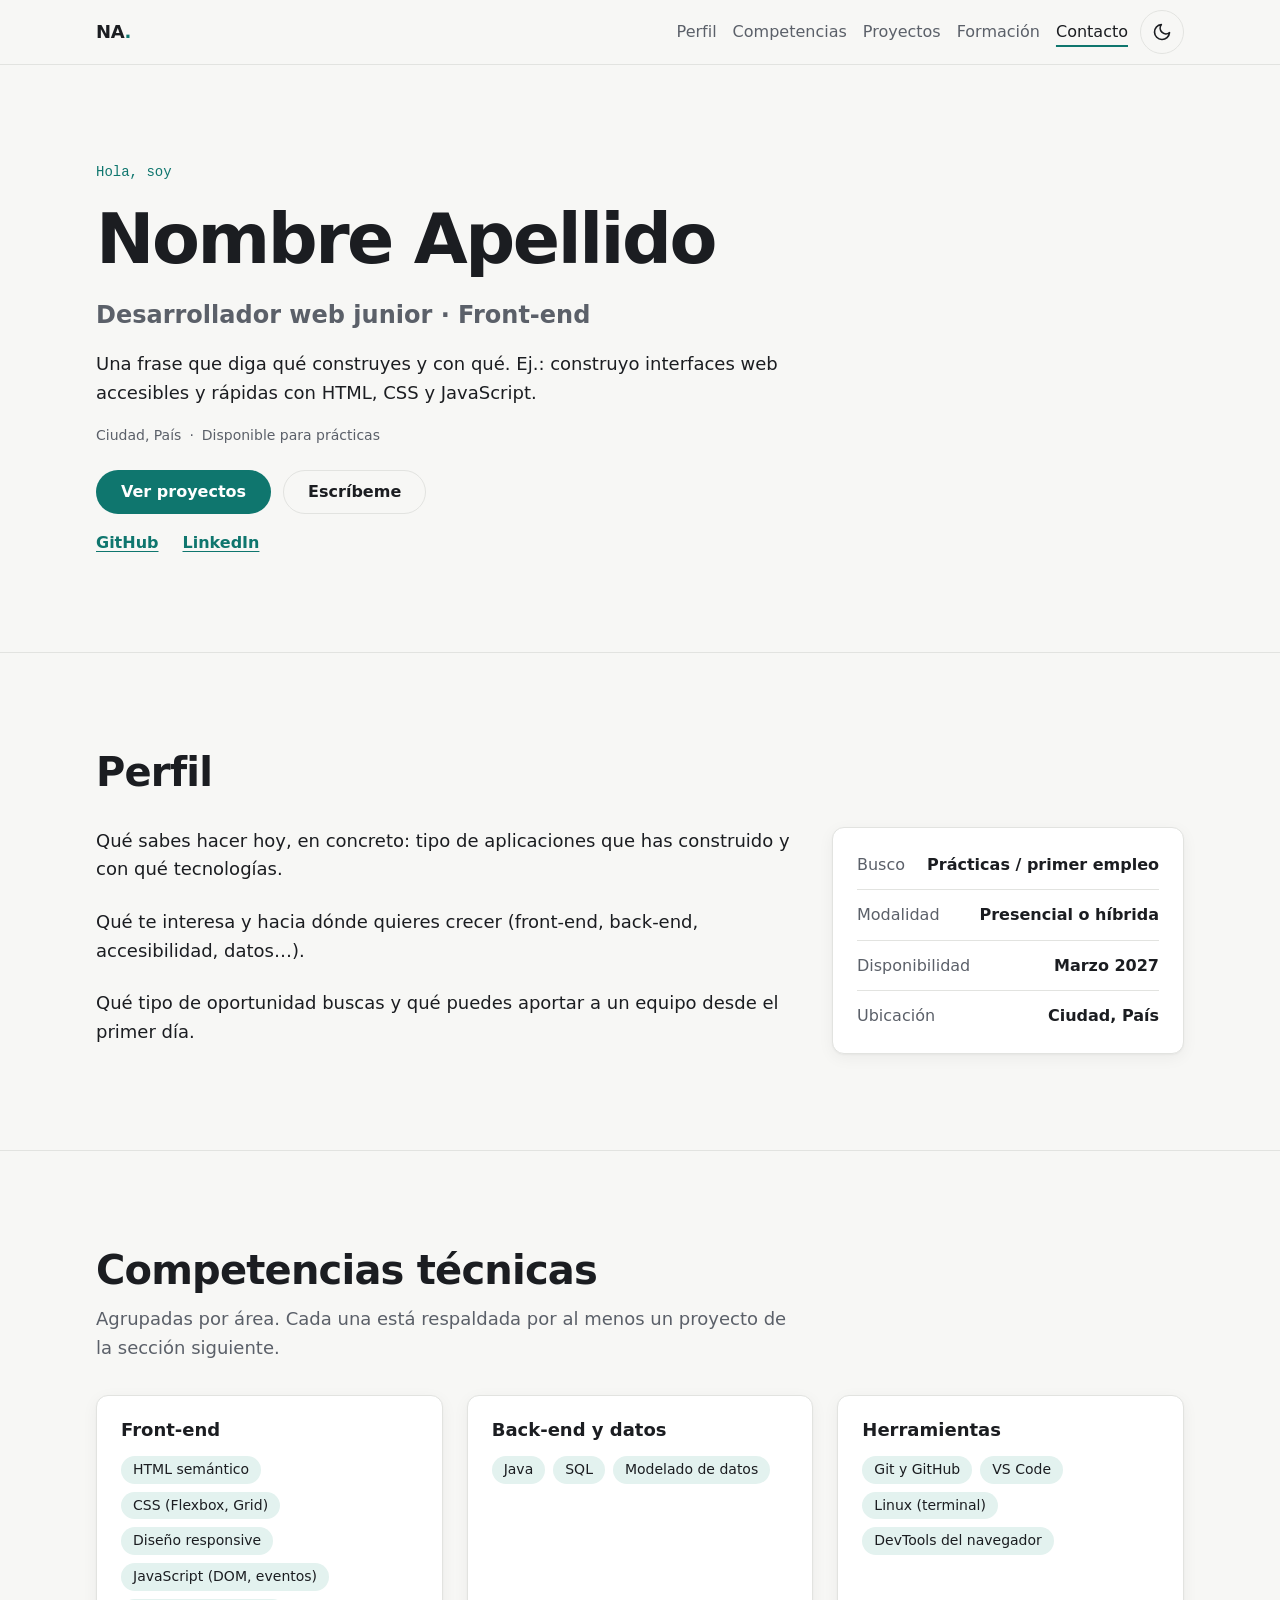
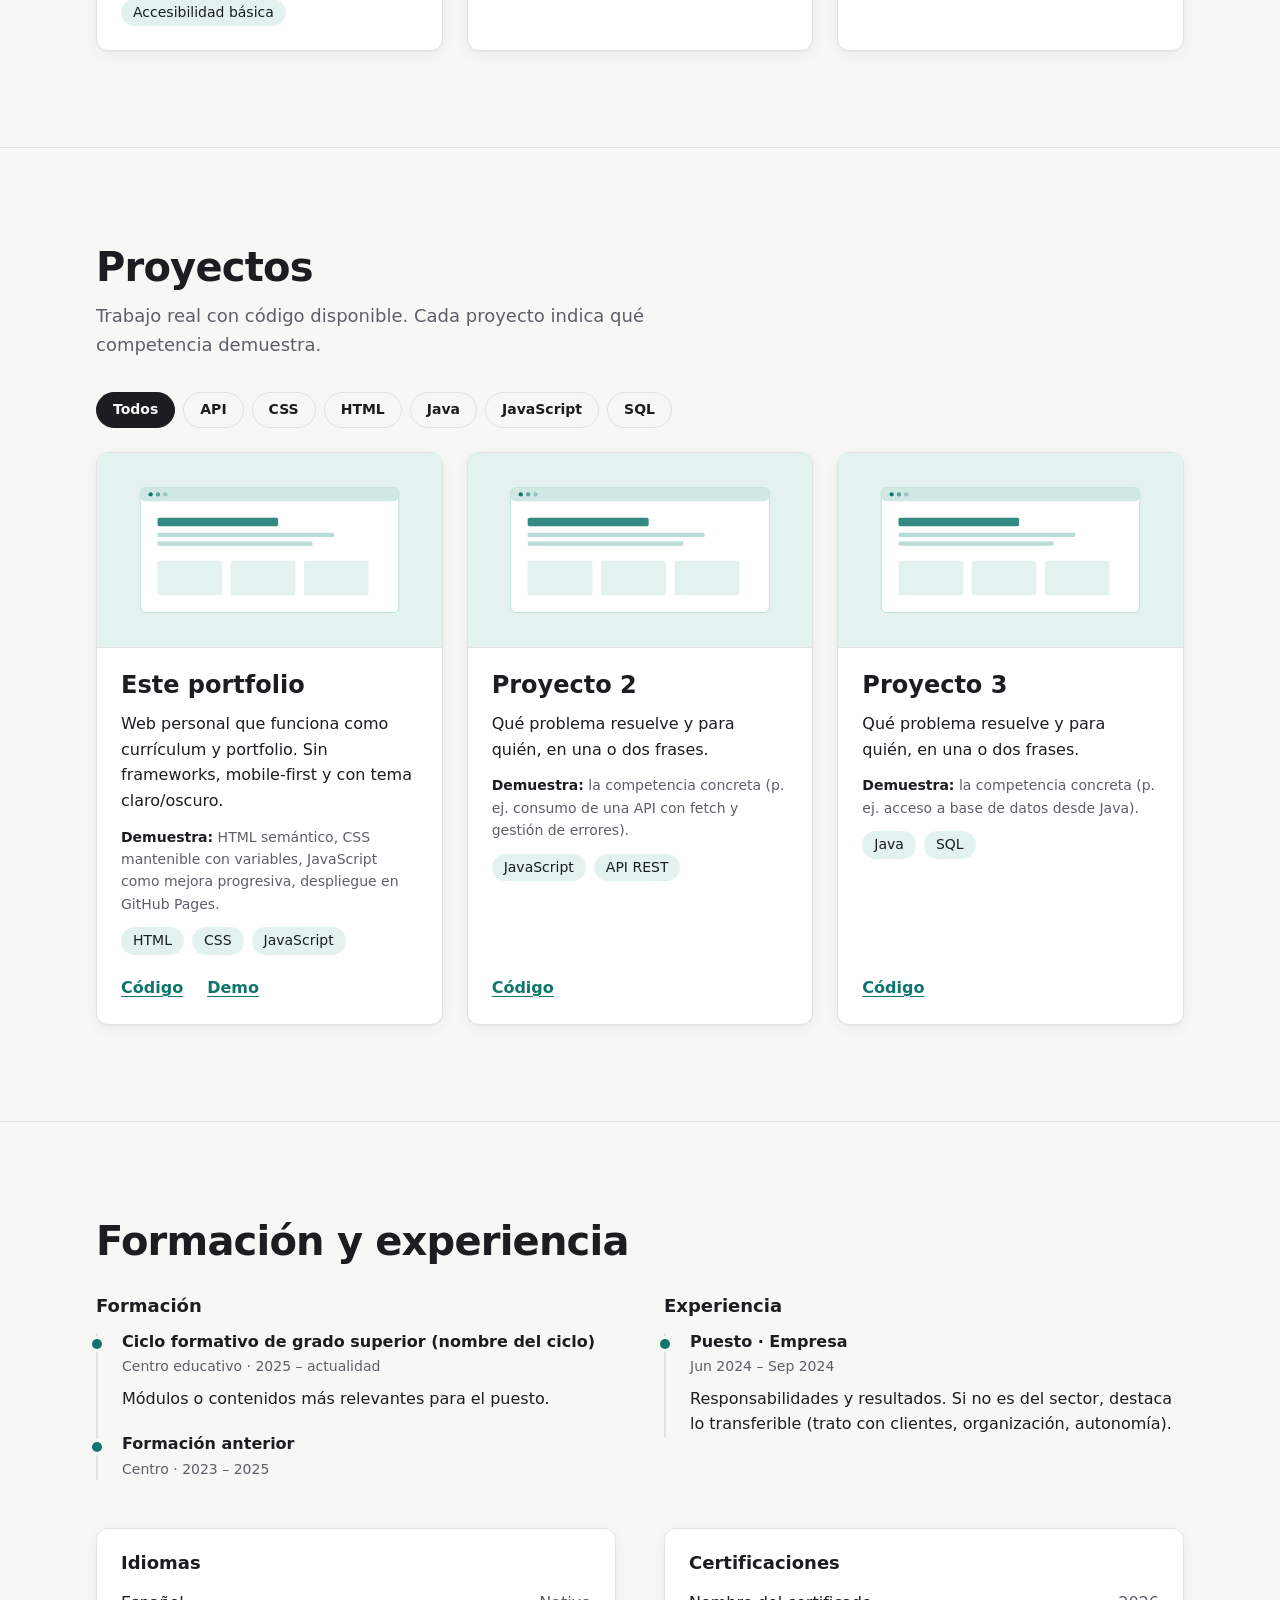
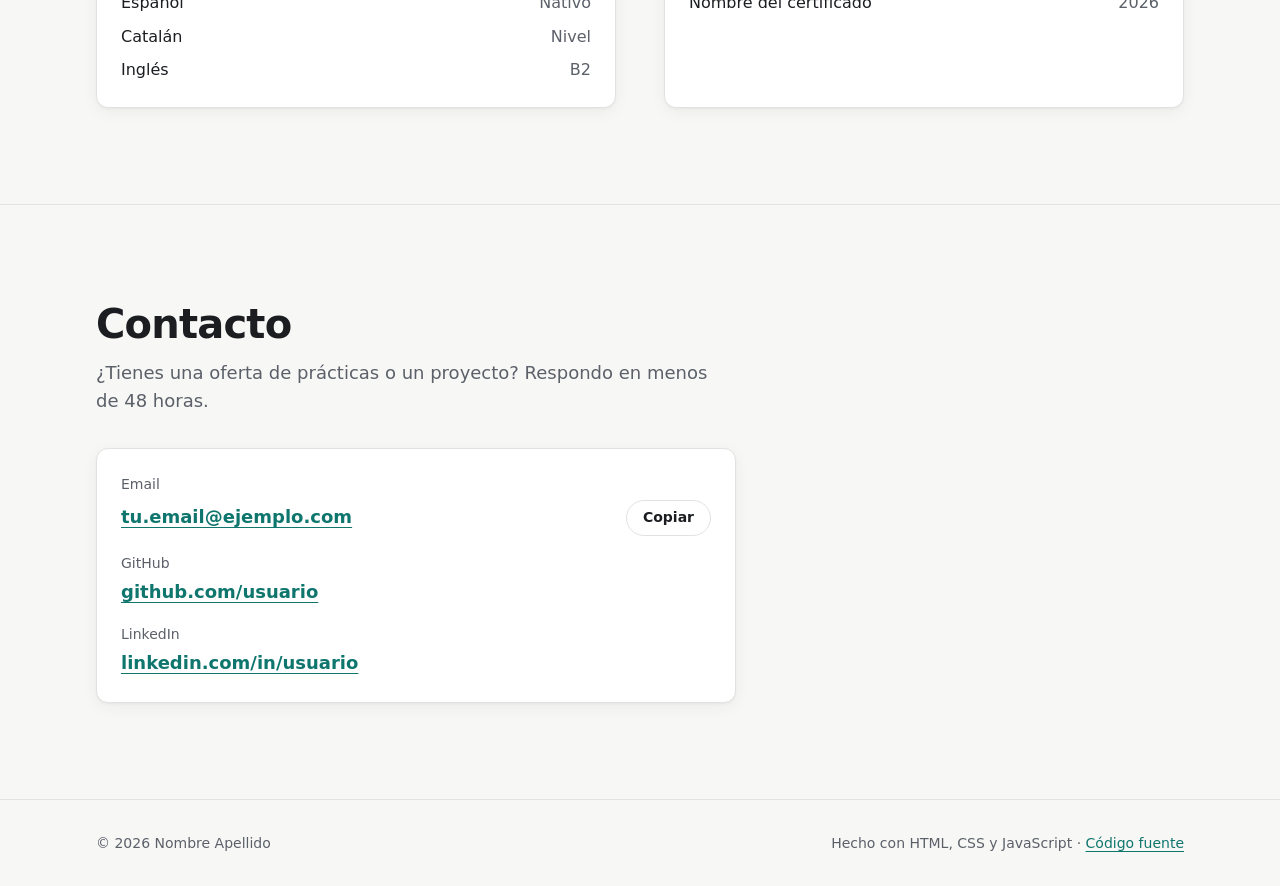
==== index.html @ 0deb6d4b "feat: estructura HTML semántica con todas las secciones del CV Co-Authored-By: Claude Opus 5.5 <nore" ====
<!doctype html>
<html lang="es">
<head>
  <meta charset="utf-8">
  <meta name="viewport" content="width=device-width, initial-scale=1">

  <!-- TODO: nombre, rol y descripción reales -->
  <title>Nombre Apellido · Desarrollador web junior</title>
  <meta name="description" content="Portfolio y currículum de Nombre Apellido, desarrollador web junior: competencias, proyectos reales y contacto.">
  <meta name="author" content="Nombre Apellido">

  <meta property="og:type" content="website">
  <meta property="og:title" content="Nombre Apellido · Desarrollador web junior">
  <meta property="og:description" content="Competencias, proyectos reales y contacto.">
  <meta property="og:url" content="https://usuario.github.io/portfolio/">

  <meta name="color-scheme" content="light dark">
  <link rel="icon" href="assets/favicon.svg" type="image/svg+xml">

  <!-- Se ejecuta antes de pintar: activa las mejoras JS y aplica el tema sin parpadeo -->
  <script>
    (function () {
      var root = document.documentElement;
      root.classList.add("js");
      var theme = null;
      try { theme = localStorage.getItem("theme"); } catch (e) { /* almacenamiento bloqueado */ }
      if (theme !== "light" && theme !== "dark") {
        theme = window.matchMedia("(prefers-color-scheme: dark)").matches ? "dark" : "light";
      }
      root.dataset.theme = theme;
    })();
  </script>

  <link rel="stylesheet" href="css/tokens.css">
  <link rel="stylesheet" href="css/base.css">
  <link rel="stylesheet" href="css/layout.css">
  <link rel="stylesheet" href="css/components.css">
  <link rel="stylesheet" href="css/sections.css">
  <script src="js/main.js" defer></script>
</head>

<body>
  <a class="skip-link" href="#main">Saltar al contenido</a>

  <!-- ===================== CABECERA ===================== -->
  <header class="site-header">
    <div class="container site-header__inner">
      <a class="site-logo" href="#inicio">
        <span class="visually-hidden">Nombre Apellido, inicio</span>
        <span aria-hidden="true">NA<span class="site-logo__dot">.</span></span>
      </a>

      <nav class="site-nav" id="site-nav" aria-label="Principal">
        <ul class="site-nav__list">
          <li><a href="#perfil">Perfil</a></li>
          <li><a href="#competencias">Competencias</a></li>
          <li><a href="#proyectos">Proyectos</a></li>
          <li><a href="#formacion">Formación</a></li>
          <li><a href="#contacto">Contacto</a></li>
        </ul>
      </nav>

      <button class="icon-btn theme-toggle" type="button" aria-label="Tema oscuro" aria-pressed="false">
        <svg class="icon icon-moon" viewBox="0 0 24 24" width="20" height="20" aria-hidden="true" focusable="false">
          <path d="M21 12.8A9 9 0 1 1 11.2 3a7 7 0 0 0 9.8 9.8z"/>
        </svg>
        <svg class="icon icon-sun" viewBox="0 0 24 24" width="20" height="20" aria-hidden="true" focusable="false">
          <circle cx="12" cy="12" r="4"/>
          <path d="M12 2v2M12 20v2M4.9 4.9l1.4 1.4M17.7 17.7l1.4 1.4M2 12h2M20 12h2M4.9 19.1l1.4-1.4M17.7 6.3l1.4-1.4"/>
        </svg>
      </button>

      <button class="icon-btn menu-toggle" type="button" aria-expanded="false" aria-controls="site-nav">
        <span class="menu-toggle__bars" aria-hidden="true"></span>
        <span class="visually-hidden">Menú</span>
      </button>
    </div>
  </header>

  <main id="main">

    <!-- ===================== PRESENTACIÓN ===================== -->
    <section class="hero" id="inicio" aria-labelledby="hero-title">
      <div class="container hero__inner">
        <div class="hero__text">
          <p class="hero__eyebrow">Hola, soy</p>
          <h1 class="hero__title" id="hero-title">Nombre Apellido</h1>
          <p class="hero__role">Desarrollador web junior · Front-end</p>
          <p class="hero__lead">
            Una frase que diga qué construyes y con qué. Ej.: construyo interfaces web
            accesibles y rápidas con HTML, CSS y JavaScript.
          </p>
          <p class="hero__meta">
            <span>Ciudad, País</span>
            <span aria-hidden="true">·</span>
            <span>Disponible para prácticas</span>
          </p>

          <div class="hero__actions">
            <a class="btn btn--primary" href="#proyectos">Ver proyectos</a>
            <a class="btn btn--ghost" href="mailto:tu.email@ejemplo.com">Escríbeme</a>
          </div>

          <ul class="social-list" aria-label="Perfiles externos">
            <li><a href="https://github.com/usuario" rel="me noopener" target="_blank">GitHub</a></li>
            <li><a href="https://www.linkedin.com/in/usuario" rel="me noopener" target="_blank">LinkedIn</a></li>
            <!-- Descomenta cuando subas tu CV a assets/cv.pdf -->
            <!-- <li><a href="assets/cv.pdf" download>CV en PDF</a></li> -->
          </ul>
        </div>

        <!-- Foto opcional: descomenta y añade assets/img/foto.webp (cuadrada, ~600px).
             El diseño pasa a dos columnas automáticamente. -->
        <!--
        <figure class="hero__photo">
          <img src="assets/img/foto.webp" alt="Retrato de Nombre Apellido" width="600" height="600">
        </figure>
        -->
      </div>
    </section>

    <!-- ===================== PERFIL ===================== -->
    <section class="section" id="perfil" aria-labelledby="perfil-title">
      <div class="container">
        <header class="section__header">
          <h2 class="section__title" id="perfil-title">Perfil</h2>
        </header>

        <div class="profile">
          <div class="profile__text">
            <p>Qué sabes hacer hoy, en concreto: tipo de aplicaciones que has construido y con qué tecnologías.</p>
            <p>Qué te interesa y hacia dónde quieres crecer (front-end, back-end, accesibilidad, datos…).</p>
            <p>Qué tipo de oportunidad buscas y qué puedes aportar a un equipo desde el primer día.</p>
          </div>

          <dl class="facts card">
            <div class="facts__row">
              <dt>Busco</dt>
              <dd>Prácticas / primer empleo</dd>
            </div>
            <div class="facts__row">
              <dt>Modalidad</dt>
              <dd>Presencial o híbrida</dd>
            </div>
            <div class="facts__row">
              <dt>Disponibilidad</dt>
              <dd><time datetime="2027-03">Marzo 2027</time></dd>
            </div>
            <div class="facts__row">
              <dt>Ubicación</dt>
              <dd>Ciudad, País</dd>
            </div>
          </dl>
        </div>
      </div>
    </section>

    <!-- ===================== COMPETENCIAS ===================== -->
    <!-- Regla del enunciado: deja solo lo que puedas explicar o demostrar con un proyecto. -->
    <section class="section" id="competencias" aria-labelledby="competencias-title">
      <div class="container">
        <header class="section__header">
          <h2 class="section__title" id="competencias-title">Competencias técnicas</h2>
          <p class="section__intro">Agrupadas por área. Cada una está respaldada por al menos un proyecto de la sección siguiente.</p>
        </header>

        <div class="grid skills">
          <article class="card skill-group">
            <h3 class="skill-group__title">Front-end</h3>
            <ul class="tag-list">
              <li class="tag">HTML semántico</li>
              <li class="tag">CSS (Flexbox, Grid)</li>
              <li class="tag">Diseño responsive</li>
              <li class="tag">JavaScript (DOM, eventos)</li>
              <li class="tag">Accesibilidad básica</li>
            </ul>
          </article>

          <article class="card skill-group">
            <h3 class="skill-group__title">Back-end y datos</h3>
            <ul class="tag-list">
              <li class="tag">Java</li>
              <li class="tag">SQL</li>
              <li class="tag">Modelado de datos</li>
            </ul>
          </article>

          <article class="card skill-group">
            <h3 class="skill-group__title">Herramientas</h3>
            <ul class="tag-list">
              <li class="tag">Git y GitHub</li>
              <li class="tag">VS Code</li>
              <li class="tag">Linux (terminal)</li>
              <li class="tag">DevTools del navegador</li>
            </ul>
          </article>
        </div>
      </div>
    </section>

    <!-- ===================== PROYECTOS ===================== -->
    <section class="section" id="proyectos" aria-labelledby="proyectos-title">
      <div class="container">
        <header class="section__header">
          <h2 class="section__title" id="proyectos-title">Proyectos</h2>
          <p class="section__intro">Trabajo real con código disponible. Cada proyecto indica qué competencia demuestra.</p>
        </header>

        <!-- Los botones de filtro se generan en JS a partir de los data-tags de cada proyecto -->
        <div class="filters" role="group" aria-label="Filtrar proyectos por tecnología" data-filters hidden></div>
        <p class="visually-hidden" aria-live="polite" data-filter-status></p>

        <div class="grid projects">
          <!--
            PLANTILLA DE PROYECTO — copia este <article> para añadir uno nuevo.
            data-tags: palabras en minúscula separadas por espacios; alimentan el filtro.
          -->
          <article class="card project" data-tags="html css javascript">
            <figure class="project__media">
              <img src="assets/img/project-placeholder.svg" alt="Captura de la página principal del portfolio" width="1600" height="900" loading="lazy">
            </figure>
            <div class="project__body">
              <h3 class="project__title">Este portfolio</h3>
              <p>Web personal que funciona como currículum y portfolio. Sin frameworks, mobile-first y con tema claro/oscuro.</p>
              <p class="project__proof"><strong>Demuestra:</strong> HTML semántico, CSS mantenible con variables, JavaScript como mejora progresiva, despliegue en GitHub Pages.</p>
              <ul class="tag-list" aria-label="Tecnologías">
                <li class="tag">HTML</li>
                <li class="tag">CSS</li>
                <li class="tag">JavaScript</li>
              </ul>
              <p class="project__links">
                <a href="https://github.com/usuario/portfolio">Código</a>
                <a href="https://usuario.github.io/portfolio/">Demo</a>
              </p>
            </div>
          </article>

          <article class="card project" data-tags="javascript api">
            <figure class="project__media">
              <img src="assets/img/project-placeholder.svg" alt="Captura del proyecto 2" width="1600" height="900" loading="lazy">
            </figure>
            <div class="project__body">
              <h3 class="project__title">Proyecto 2</h3>
              <p>Qué problema resuelve y para quién, en una o dos frases.</p>
              <p class="project__proof"><strong>Demuestra:</strong> la competencia concreta (p. ej. consumo de una API con fetch y gestión de errores).</p>
              <ul class="tag-list" aria-label="Tecnologías">
                <li class="tag">JavaScript</li>
                <li class="tag">API REST</li>
              </ul>
              <p class="project__links">
                <a href="https://github.com/usuario/proyecto-2">Código</a>
              </p>
            </div>
          </article>

          <article class="card project" data-tags="java sql">
            <figure class="project__media">
              <img src="assets/img/project-placeholder.svg" alt="Captura del proyecto 3" width="1600" height="900" loading="lazy">
            </figure>
            <div class="project__body">
              <h3 class="project__title">Proyecto 3</h3>
              <p>Qué problema resuelve y para quién, en una o dos frases.</p>
              <p class="project__proof"><strong>Demuestra:</strong> la competencia concreta (p. ej. acceso a base de datos desde Java).</p>
              <ul class="tag-list" aria-label="Tecnologías">
                <li class="tag">Java</li>
                <li class="tag">SQL</li>
              </ul>
              <p class="project__links">
                <a href="https://github.com/usuario/proyecto-3">Código</a>
              </p>
            </div>
          </article>
        </div>
      </div>
    </section>

    <!-- ===================== FORMACIÓN Y EXPERIENCIA ===================== -->
    <section class="section" id="formacion" aria-labelledby="formacion-title">
      <div class="container">
        <header class="section__header">
          <h2 class="section__title" id="formacion-title">Formación y experiencia</h2>
        </header>

        <div class="grid resume">
          <div class="resume__col">
            <h3 class="resume__title">Formación</h3>
            <ol class="timeline">
              <li class="timeline__item">
                <h4 class="timeline__title">Ciclo formativo de grado superior (nombre del ciclo)</h4>
                <p class="timeline__meta">
                  Centro educativo · <time datetime="2025">2025</time> – actualidad
                </p>
                <p class="timeline__desc">Módulos o contenidos más relevantes para el puesto.</p>
              </li>
              <li class="timeline__item">
                <h4 class="timeline__title">Formación anterior</h4>
                <p class="timeline__meta">
                  Centro · <time datetime="2023">2023</time> – <time datetime="2025">2025</time>
                </p>
              </li>
            </ol>
          </div>

          <div class="resume__col">
            <h3 class="resume__title">Experiencia</h3>
            <ol class="timeline">
              <li class="timeline__item">
                <h4 class="timeline__title">Puesto · Empresa</h4>
                <p class="timeline__meta">
                  <time datetime="2024-06">Jun 2024</time> – <time datetime="2024-09">Sep 2024</time>
                </p>
                <p class="timeline__desc">Responsabilidades y resultados. Si no es del sector, destaca lo transferible (trato con clientes, organización, autonomía).</p>
              </li>
            </ol>
          </div>
        </div>

        <div class="grid extras">
          <article class="card">
            <h3 class="resume__title">Idiomas</h3>
            <ul class="lang-list">
              <li><span>Español</span> <span class="lang-list__level">Nativo</span></li>
              <li><span>Catalán</span> <span class="lang-list__level">Nivel</span></li>
              <li><span>Inglés</span> <span class="lang-list__level">B2</span></li>
            </ul>
          </article>
          <article class="card">
            <h3 class="resume__title">Certificaciones</h3>
            <ul class="lang-list">
              <li><span>Nombre del certificado</span> <span class="lang-list__level"><time datetime="2026">2026</time></span></li>
            </ul>
          </article>
        </div>
      </div>
    </section>

    <!-- ===================== CONTACTO ===================== -->
    <section class="section" id="contacto" aria-labelledby="contacto-title">
      <div class="container contact">
        <header class="section__header">
          <h2 class="section__title" id="contacto-title">Contacto</h2>
          <p class="section__intro">¿Tienes una oferta de prácticas o un proyecto? Respondo en menos de 48&nbsp;horas.</p>
        </header>

        <address class="card contact__card">
          <ul class="contact-list">
            <li>
              <span class="contact-list__label">Email</span>
              <a class="contact-list__value" href="mailto:tu.email@ejemplo.com">tu.email@ejemplo.com</a>
              <button class="btn btn--ghost btn--sm" type="button" data-copy="tu.email@ejemplo.com" hidden>Copiar</button>
            </li>
            <li>
              <span class="contact-list__label">GitHub</span>
              <a class="contact-list__value" href="https://github.com/usuario" rel="noopener" target="_blank">github.com/usuario</a>
            </li>
            <li>
              <span class="contact-list__label">LinkedIn</span>
              <a class="contact-list__value" href="https://www.linkedin.com/in/usuario" rel="noopener" target="_blank">linkedin.com/in/usuario</a>
            </li>
          </ul>
        </address>
      </div>
    </section>
  </main>

  <!-- ===================== PIE ===================== -->
  <footer class="site-footer">
    <div class="container site-footer__inner">
      <p>© <span data-year>2026</span> Nombre Apellido</p>
      <p>Hecho con HTML, CSS y JavaScript · <a href="https://github.com/usuario/portfolio">Código fuente</a></p>
    </div>
  </footer>
</body>
</html>
---- css/tokens.css ----
/* ==========================================================================
   tokens.css — Variables de diseño (única fuente de colores, tipografía y espaciado)
   Cambia aquí la identidad visual; el resto de archivos solo usa var(--…).
   ========================================================================== */

:root {
  /* --- Tipografía --- */
  --font-sans: system-ui, -apple-system, "Segoe UI", Roboto, "Helvetica Neue", Arial, sans-serif;
  --font-mono: ui-monospace, "SFMono-Regular", Menlo, Consolas, monospace;

  /* Escala fluida: crece con el ancho de pantalla entre un mínimo y un máximo */
  --fs-sm: 0.875rem;
  --fs-base: 1rem;
  --fs-md: 1.125rem;
  --fs-lg: clamp(1.25rem, 1.1rem + 0.6vw, 1.5rem);
  --fs-xl: clamp(1.75rem, 1.4rem + 1.4vw, 2.5rem);
  --fs-2xl: clamp(2.5rem, 1.8rem + 3.2vw, 4.5rem);

  --lh-tight: 1.15;
  --lh-base: 1.6;

  /* --- Espaciado (escala de 4px) --- */
  --space-1: 0.25rem;
  --space-2: 0.5rem;
  --space-3: 0.75rem;
  --space-4: 1rem;
  --space-5: 1.5rem;
  --space-6: 2rem;
  --space-7: 3rem;
  --space-8: clamp(4rem, 3rem + 4vw, 6rem);

  /* --- Forma --- */
  --radius-sm: 6px;
  --radius: 12px;
  --radius-pill: 999px;

  /* --- Layout --- */
  --container: 72rem;
  --gutter: clamp(1rem, 0.5rem + 2vw, 2rem);
  --header-h: 4rem;

  /* --- Movimiento --- */
  --ease: cubic-bezier(0.2, 0.7, 0.2, 1);
  --dur: 200ms;
}

/* --- Tema claro (por defecto) --- */
:root,
:root[data-theme="light"] {
  --c-bg: #f7f7f5;
  --c-surface: #ffffff;
  --c-text: #1b1d21;
  --c-text-muted: #5b6069;
  --c-border: #e2e3e0;
  --c-accent: #0f766e;        /* verde azulado — contraste AA sobre blanco */
  --c-accent-contrast: #ffffff;
  --c-accent-soft: #e3f2ef;
  --shadow: 0 1px 2px rgb(0 0 0 / 0.04), 0 4px 16px rgb(0 0 0 / 0.05);
}

/* --- Tema oscuro: por preferencia del sistema si el usuario no ha elegido --- */
@media (prefers-color-scheme: dark) {
  :root:not([data-theme="light"]) {
    --c-bg: #111315;
    --c-surface: #1a1d20;
    --c-text: #eceff1;
    --c-text-muted: #a3a9b1;
    --c-border: #2b3035;
    --c-accent: #5eead4;
    --c-accent-contrast: #0b2622;
    --c-accent-soft: #15302c;
    --shadow: 0 1px 2px rgb(0 0 0 / 0.3), 0 4px 16px rgb(0 0 0 / 0.25);
  }
}

/* --- Tema oscuro: elegido manualmente con el botón --- */
:root[data-theme="dark"] {
  --c-bg: #111315;
  --c-surface: #1a1d20;
  --c-text: #eceff1;
  --c-text-muted: #a3a9b1;
  --c-border: #2b3035;
  --c-accent: #5eead4;
  --c-accent-contrast: #0b2622;
  --c-accent-soft: #15302c;
  --shadow: 0 1px 2px rgb(0 0 0 / 0.3), 0 4px 16px rgb(0 0 0 / 0.25);
}
---- css/base.css ----
/* ==========================================================================
   base.css — Reset mínimo, estilos de elementos HTML y utilidades
   Aquí no hay clases de componentes: solo etiquetas y helpers genéricos.
   ========================================================================== */

/* --- Reset --- */
*,
*::before,
*::after {
  box-sizing: border-box;
}

* {
  margin: 0;
}

html {
  -webkit-text-size-adjust: 100%;
  text-size-adjust: 100%;
  scroll-behavior: smooth;
  /* Evita que la cabecera fija tape el título al saltar a un ancla */
  scroll-padding-top: calc(var(--header-h) + var(--space-4));
}

body {
  min-height: 100vh;
  font-family: var(--font-sans);
  font-size: var(--fs-base);
  line-height: var(--lh-base);
  color: var(--c-text);
  background-color: var(--c-bg);
  -webkit-font-smoothing: antialiased;
  transition: background-color var(--dur) var(--ease), color var(--dur) var(--ease);
}

img,
svg,
picture {
  display: block;
  max-width: 100%;
  height: auto;
}

button,
input,
textarea,
select {
  font: inherit;
  color: inherit;
}

button {
  cursor: pointer;
}

/* --- Tipografía --- */
h1,
h2,
h3,
h4 {
  line-height: var(--lh-tight);
  font-weight: 700;
  text-wrap: balance;
}

p {
  text-wrap: pretty;
}

a {
  color: var(--c-accent);
  text-underline-offset: 0.2em;
  text-decoration-thickness: 1px;
}

a:hover {
  text-decoration-thickness: 2px;
}

address {
  font-style: normal;
}

ul[class],
ol[class] {
  list-style: none;
  padding: 0;
}

/* --- Foco visible y consistente para navegación con teclado --- */
:focus-visible {
  outline: 2px solid var(--c-accent);
  outline-offset: 3px;
  border-radius: var(--radius-sm);
}

/* --- Utilidades --- */
.visually-hidden {
  position: absolute !important;
  width: 1px;
  height: 1px;
  padding: 0;
  margin: -1px;
  overflow: hidden;
  clip: rect(0 0 0 0);
  white-space: nowrap;
  border: 0;
}

.skip-link {
  position: absolute;
  top: var(--space-2);
  left: var(--space-2);
  z-index: 100;
  padding: var(--space-2) var(--space-4);
  background: var(--c-accent);
  color: var(--c-accent-contrast);
  border-radius: var(--radius-sm);
  transform: translateY(-200%);
}

.skip-link:focus {
  transform: none;
}

[hidden] {
  display: none !important;
}

/* --- Respeta a quien pide menos movimiento --- */
@media (prefers-reduced-motion: reduce) {
  html {
    scroll-behavior: auto;
  }

  *,
  *::before,
  *::after {
    animation-duration: 0.01ms !important;
    transition-duration: 0.01ms !important;
  }
}
---- css/layout.css ----
/* ==========================================================================
   layout.css — Estructura de página: contenedor, rejilla, cabecera, pie
   Mobile-first: los estilos base son para móvil; los @media añaden columnas.
   Breakpoints: 40em (~640px) · 48em (~768px, menú horizontal) · 64em (~1024px)
   ========================================================================== */

.container {
  width: 100%;
  max-width: var(--container);
  margin-inline: auto;
  padding-inline: var(--gutter);
}

/* Rejilla genérica: una columna en móvil; cada sección define sus columnas */
.grid {
  display: grid;
  gap: var(--space-5);
}

/* ---------- Cabecera ---------- */
.site-header {
  position: sticky;
  top: 0;
  z-index: 50;
  background: color-mix(in srgb, var(--c-bg) 85%, transparent);
  backdrop-filter: blur(10px);
  -webkit-backdrop-filter: blur(10px);
  border-bottom: 1px solid var(--c-border);
}

.site-header__inner {
  display: flex;
  align-items: center;
  gap: var(--space-3);
  min-height: var(--header-h);
}

.site-logo {
  margin-right: auto;
  font-weight: 800;
  font-size: var(--fs-md);
  letter-spacing: -0.02em;
  color: var(--c-text);
  text-decoration: none;
}

.site-logo__dot {
  color: var(--c-accent);
}

/* ---------- Navegación ---------- */
.site-nav__list {
  display: flex;
  flex-wrap: wrap;
  gap: var(--space-1) var(--space-4);
}

.site-nav a {
  display: block;
  padding: var(--space-2) 0;
  color: var(--c-text-muted);
  text-decoration: none;
  font-weight: 500;
}

.site-nav a:hover,
.site-nav a[aria-current="true"] {
  color: var(--c-text);
}

.site-nav a[aria-current="true"] {
  text-decoration: underline;
  text-decoration-color: var(--c-accent);
  text-decoration-thickness: 2px;
  text-underline-offset: 0.5em;
}

/* Sin JS: el menú se muestra siempre (se envuelve bajo el logo en móvil).
   Con JS (.js en <html>): en móvil se convierte en panel desplegable. */
.site-header .menu-toggle {
  display: none;
}

.site-header__inner {
  flex-wrap: wrap;
}

@media (max-width: 47.99em) {
  .js .site-header__inner {
    flex-wrap: nowrap;
  }

  .js .site-header .menu-toggle {
    display: inline-flex;
  }

  .js .site-nav {
    position: absolute;
    top: 100%;
    left: 0;
    right: 0;
    background: var(--c-surface);
    border-bottom: 1px solid var(--c-border);
    box-shadow: var(--shadow);
    padding: var(--space-2) var(--gutter) var(--space-4);
    display: none;
  }

  .js .site-nav.is-open {
    display: block;
  }

  .js .site-nav__list {
    flex-direction: column;
    gap: 0;
  }

  .js .site-nav a {
    padding: var(--space-3) 0;
    border-bottom: 1px solid var(--c-border);
  }
}

@media (min-width: 48em) {
  .site-header__inner {
    flex-wrap: nowrap;
  }
}

/* ---------- Secciones ---------- */
.section {
  padding-block: var(--space-8);
  border-top: 1px solid var(--c-border);
}

.section__header {
  max-width: 44rem;
  margin-bottom: var(--space-6);
}

.section__title {
  font-size: var(--fs-xl);
  letter-spacing: -0.02em;
}

.section__intro {
  margin-top: var(--space-3);
  color: var(--c-text-muted);
  font-size: var(--fs-md);
}

/* ---------- Pie ---------- */
.site-footer {
  padding-block: var(--space-6);
  border-top: 1px solid var(--c-border);
  color: var(--c-text-muted);
  font-size: var(--fs-sm);
}

.site-footer__inner {
  display: flex;
  flex-wrap: wrap;
  justify-content: space-between;
  gap: var(--space-2) var(--space-5);
}
---- css/components.css ----
/* ==========================================================================
   components.css — Piezas reutilizables en cualquier sección
   Nomenclatura BEM: .bloque, .bloque__elemento, .bloque--modificador
   ========================================================================== */

/* ---------- Botón ---------- */
.btn {
  display: inline-flex;
  align-items: center;
  justify-content: center;
  gap: var(--space-2);
  min-height: 2.75rem;           /* objetivo táctil ≥ 44px */
  padding: var(--space-2) var(--space-5);
  border: 1px solid transparent;
  border-radius: var(--radius-pill);
  font-weight: 600;
  text-decoration: none;
  line-height: 1.2;
  transition: background-color var(--dur) var(--ease), border-color var(--dur) var(--ease),
    transform var(--dur) var(--ease);
}

.btn:active {
  transform: translateY(1px);
}

.btn--primary {
  background: var(--c-accent);
  color: var(--c-accent-contrast);
}

.btn--primary:hover {
  background: color-mix(in srgb, var(--c-accent) 85%, var(--c-text));
}

.btn--ghost {
  background: transparent;
  border-color: var(--c-border);
  color: var(--c-text);
}

.btn--ghost:hover {
  border-color: var(--c-accent);
}

.btn--sm {
  min-height: 2.25rem;
  padding: var(--space-1) var(--space-4);
  font-size: var(--fs-sm);
}

/* ---------- Botón de icono (tema, menú) ---------- */
.icon-btn {
  display: inline-flex;
  align-items: center;
  justify-content: center;
  width: 2.75rem;
  height: 2.75rem;
  padding: 0;
  background: transparent;
  border: 1px solid var(--c-border);
  border-radius: var(--radius-pill);
  color: var(--c-text);
}

.icon-btn:hover {
  border-color: var(--c-accent);
}

.icon {
  fill: none;
  stroke: currentColor;
  stroke-width: 2;
  stroke-linecap: round;
  stroke-linejoin: round;
}

/* Muestra el icono del tema al que se cambiará */
.icon-sun,
[data-theme="dark"] .icon-moon {
  display: none;
}

[data-theme="dark"] .icon-sun {
  display: block;
}

/* Sin JS el botón de tema no hace nada: se oculta */
html:not(.js) .theme-toggle {
  display: none;
}

/* Hamburguesa dibujada con CSS: 3 barras que se convierten en X */
.menu-toggle__bars,
.menu-toggle__bars::before,
.menu-toggle__bars::after {
  display: block;
  width: 1.125rem;
  height: 2px;
  background: currentColor;
  border-radius: 2px;
  transition: transform var(--dur) var(--ease), background-color var(--dur) var(--ease);
}

.menu-toggle__bars {
  position: relative;
}

.menu-toggle__bars::before,
.menu-toggle__bars::after {
  content: "";
  position: absolute;
  left: 0;
}

.menu-toggle__bars::before { top: -6px; }
.menu-toggle__bars::after  { top: 6px; }

.menu-toggle[aria-expanded="true"] .menu-toggle__bars {
  background: transparent;
}

.menu-toggle[aria-expanded="true"] .menu-toggle__bars::before {
  transform: translateY(6px) rotate(45deg);
}

.menu-toggle[aria-expanded="true"] .menu-toggle__bars::after {
  transform: translateY(-6px) rotate(-45deg);
}

/* ---------- Tarjeta ---------- */
.card {
  background: var(--c-surface);
  border: 1px solid var(--c-border);
  border-radius: var(--radius);
  padding: var(--space-5);
  box-shadow: var(--shadow);
}

/* ---------- Etiquetas (tags) ---------- */
.tag-list {
  display: flex;
  flex-wrap: wrap;
  gap: var(--space-2);
}

.tag {
  padding: var(--space-1) var(--space-3);
  background: var(--c-accent-soft);
  color: var(--c-text);
  border-radius: var(--radius-pill);
  font-size: var(--fs-sm);
  line-height: 1.4;
}

/* ---------- Lista de enlaces sociales ---------- */
.social-list {
  display: flex;
  flex-wrap: wrap;
  gap: var(--space-2) var(--space-5);
}

.social-list a {
  font-weight: 600;
}

/* ---------- Filtros de proyectos ---------- */
.filters {
  display: flex;
  flex-wrap: wrap;
  gap: var(--space-2);
  margin-bottom: var(--space-5);
}

.filters .btn[aria-pressed="true"] {
  background: var(--c-text);
  border-color: var(--c-text);
  color: var(--c-bg);
}
---- css/sections.css ----
/* ==========================================================================
   sections.css — Estilos propios de cada sección, en el orden del HTML
   ========================================================================== */

/* ---------- Presentación (hero) ---------- */
.hero {
  padding-block: var(--space-8);
}

.hero__inner {
  display: grid;
  gap: var(--space-6);
  align-items: center;
}

/* Si hay foto, dos columnas en escritorio */
@media (min-width: 64em) {
  .hero__inner:has(.hero__photo) {
    grid-template-columns: 1.6fr 1fr;
  }
}

.hero__text {
  display: grid;
  gap: var(--space-4);
  max-width: 44rem;
}

.hero__eyebrow {
  font-family: var(--font-mono);
  font-size: var(--fs-sm);
  color: var(--c-accent);
}

.hero__title {
  font-size: var(--fs-2xl);
  letter-spacing: -0.035em;
}

.hero__role {
  font-size: var(--fs-lg);
  font-weight: 600;
  color: var(--c-text-muted);
}

.hero__lead {
  font-size: var(--fs-md);
}

.hero__meta {
  display: flex;
  flex-wrap: wrap;
  gap: var(--space-2);
  color: var(--c-text-muted);
  font-size: var(--fs-sm);
}

.hero__actions {
  display: flex;
  flex-wrap: wrap;
  gap: var(--space-3);
  margin-top: var(--space-2);
}

.hero__photo img {
  width: 100%;
  max-width: 22rem;
  aspect-ratio: 1;
  object-fit: cover;
  border-radius: var(--radius);
  margin-inline: auto;
}

/* ---------- Perfil ---------- */
.profile {
  display: grid;
  gap: var(--space-6);
}

.profile__text {
  display: grid;
  gap: var(--space-4);
  max-width: 44rem;
  font-size: var(--fs-md);
}

.facts {
  display: grid;
  gap: var(--space-3);
  align-self: start;
}

.facts__row {
  display: flex;
  justify-content: space-between;
  gap: var(--space-4);
  padding-bottom: var(--space-3);
  border-bottom: 1px solid var(--c-border);
}

.facts__row:last-child {
  padding-bottom: 0;
  border-bottom: 0;
}

.facts dt {
  color: var(--c-text-muted);
}

.facts dd {
  font-weight: 600;
  text-align: right;
}

@media (min-width: 64em) {
  .profile {
    grid-template-columns: 2fr 1fr;
  }
}

/* ---------- Competencias ---------- */
.skill-group__title {
  font-size: var(--fs-md);
  margin-bottom: var(--space-4);
}

@media (min-width: 40em) {
  .skills {
    grid-template-columns: repeat(2, 1fr);
  }
}

@media (min-width: 64em) {
  .skills {
    grid-template-columns: repeat(3, 1fr);
  }
}

/* ---------- Proyectos ---------- */
.project {
  display: flex;
  flex-direction: column;
  padding: 0;
  overflow: hidden;
}

.project__media {
  aspect-ratio: 16 / 9;
  background: var(--c-accent-soft);
  border-bottom: 1px solid var(--c-border);
}

.project__media img {
  width: 100%;
  height: 100%;
  object-fit: cover;
}

.project__body {
  display: flex;
  flex-direction: column;
  gap: var(--space-3);
  flex: 1;
  padding: var(--space-5);
}

.project__title {
  font-size: var(--fs-lg);
}

.project__proof {
  font-size: var(--fs-sm);
  color: var(--c-text-muted);
}

.project__proof strong {
  color: var(--c-text);
}

.project__links {
  display: flex;
  gap: var(--space-5);
  margin-top: auto;              /* empuja los enlaces al fondo de la tarjeta */
  padding-top: var(--space-2);
  font-weight: 600;
}

@media (min-width: 40em) {
  .projects {
    grid-template-columns: repeat(2, 1fr);
  }
}

@media (min-width: 64em) {
  .projects {
    grid-template-columns: repeat(3, 1fr);
  }
}

/* ---------- Formación y experiencia ---------- */
.resume__title {
  font-size: var(--fs-md);
  margin-bottom: var(--space-4);
}

.timeline {
  display: grid;
  gap: var(--space-5);
  border-left: 2px solid var(--c-border);
  padding-left: var(--space-5) !important;
}

.timeline__item {
  position: relative;
}

/* Punto sobre la línea vertical */
.timeline__item::before {
  content: "";
  position: absolute;
  left: calc(-1 * var(--space-5) - 6px);
  top: 0.4em;
  width: 10px;
  height: 10px;
  border-radius: 50%;
  background: var(--c-accent);
  box-shadow: 0 0 0 3px var(--c-bg);
}

.timeline__title {
  font-size: var(--fs-base);
}

.timeline__meta {
  margin-top: var(--space-1);
  color: var(--c-text-muted);
  font-size: var(--fs-sm);
}

.timeline__desc {
  margin-top: var(--space-2);
}

.extras {
  margin-top: var(--space-7);
}

.lang-list {
  display: grid;
  gap: var(--space-2);
}

.lang-list li {
  display: flex;
  justify-content: space-between;
  gap: var(--space-4);
}

.lang-list__level {
  color: var(--c-text-muted);
}

@media (min-width: 48em) {
  .resume,
  .extras {
    grid-template-columns: repeat(2, 1fr);
    gap: var(--space-7);
  }
}

/* ---------- Contacto ---------- */
.contact__card {
  max-width: 40rem;
}

.contact-list {
  display: grid;
  gap: var(--space-4);
}

.contact-list li {
  display: grid;
  grid-template-columns: 1fr auto;
  align-items: center;
  gap: var(--space-1) var(--space-3);
}

.contact-list__label {
  grid-column: 1 / -1;
  font-size: var(--fs-sm);
  color: var(--c-text-muted);
}

.contact-list__value {
  font-weight: 600;
  font-size: var(--fs-md);
  overflow-wrap: anywhere;
}

/* ---------- Impresión: la web también sirve como CV en papel ---------- */
@media print {
  .site-header,
  .skip-link,
  .hero__actions,
  .filters,
  .project__media,
  [data-copy] {
    display: none !important;
  }

  .section {
    padding-block: var(--space-5);
    break-inside: avoid;
  }

  .card {
    box-shadow: none;
  }
}
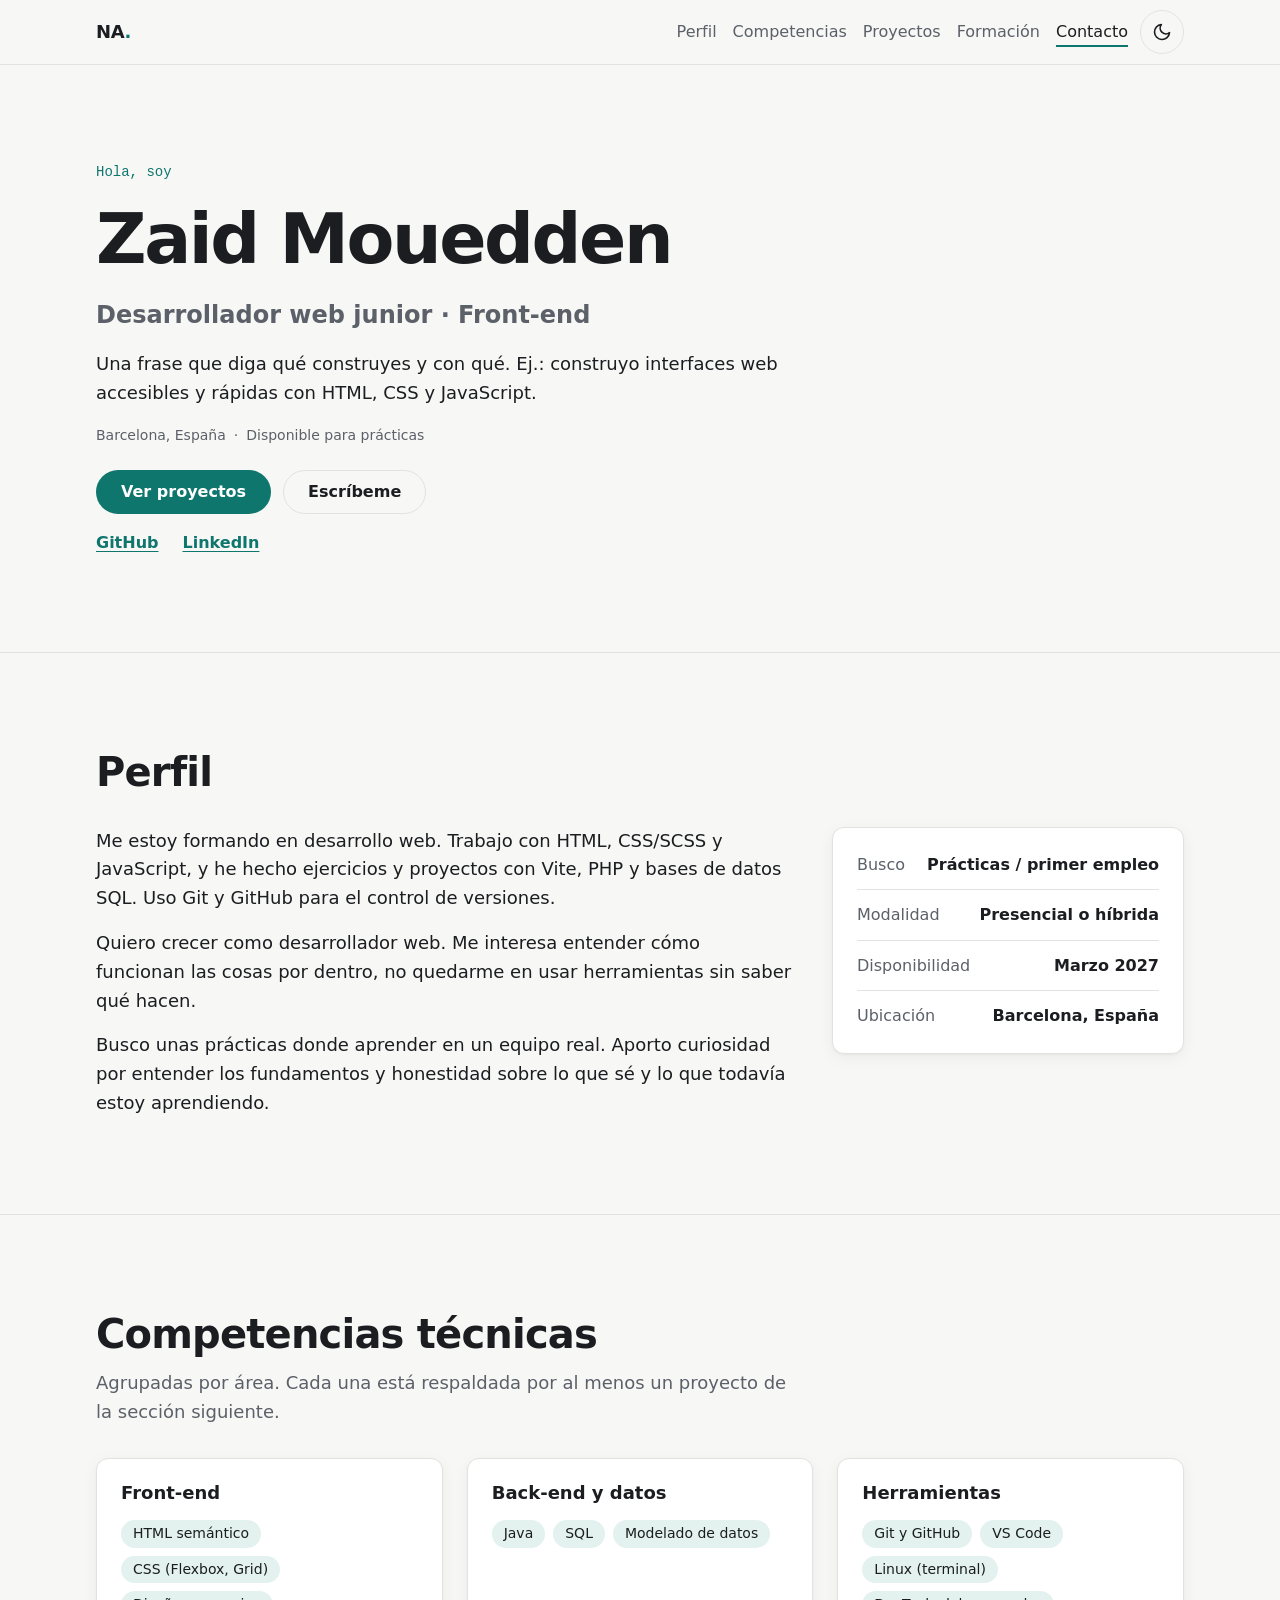
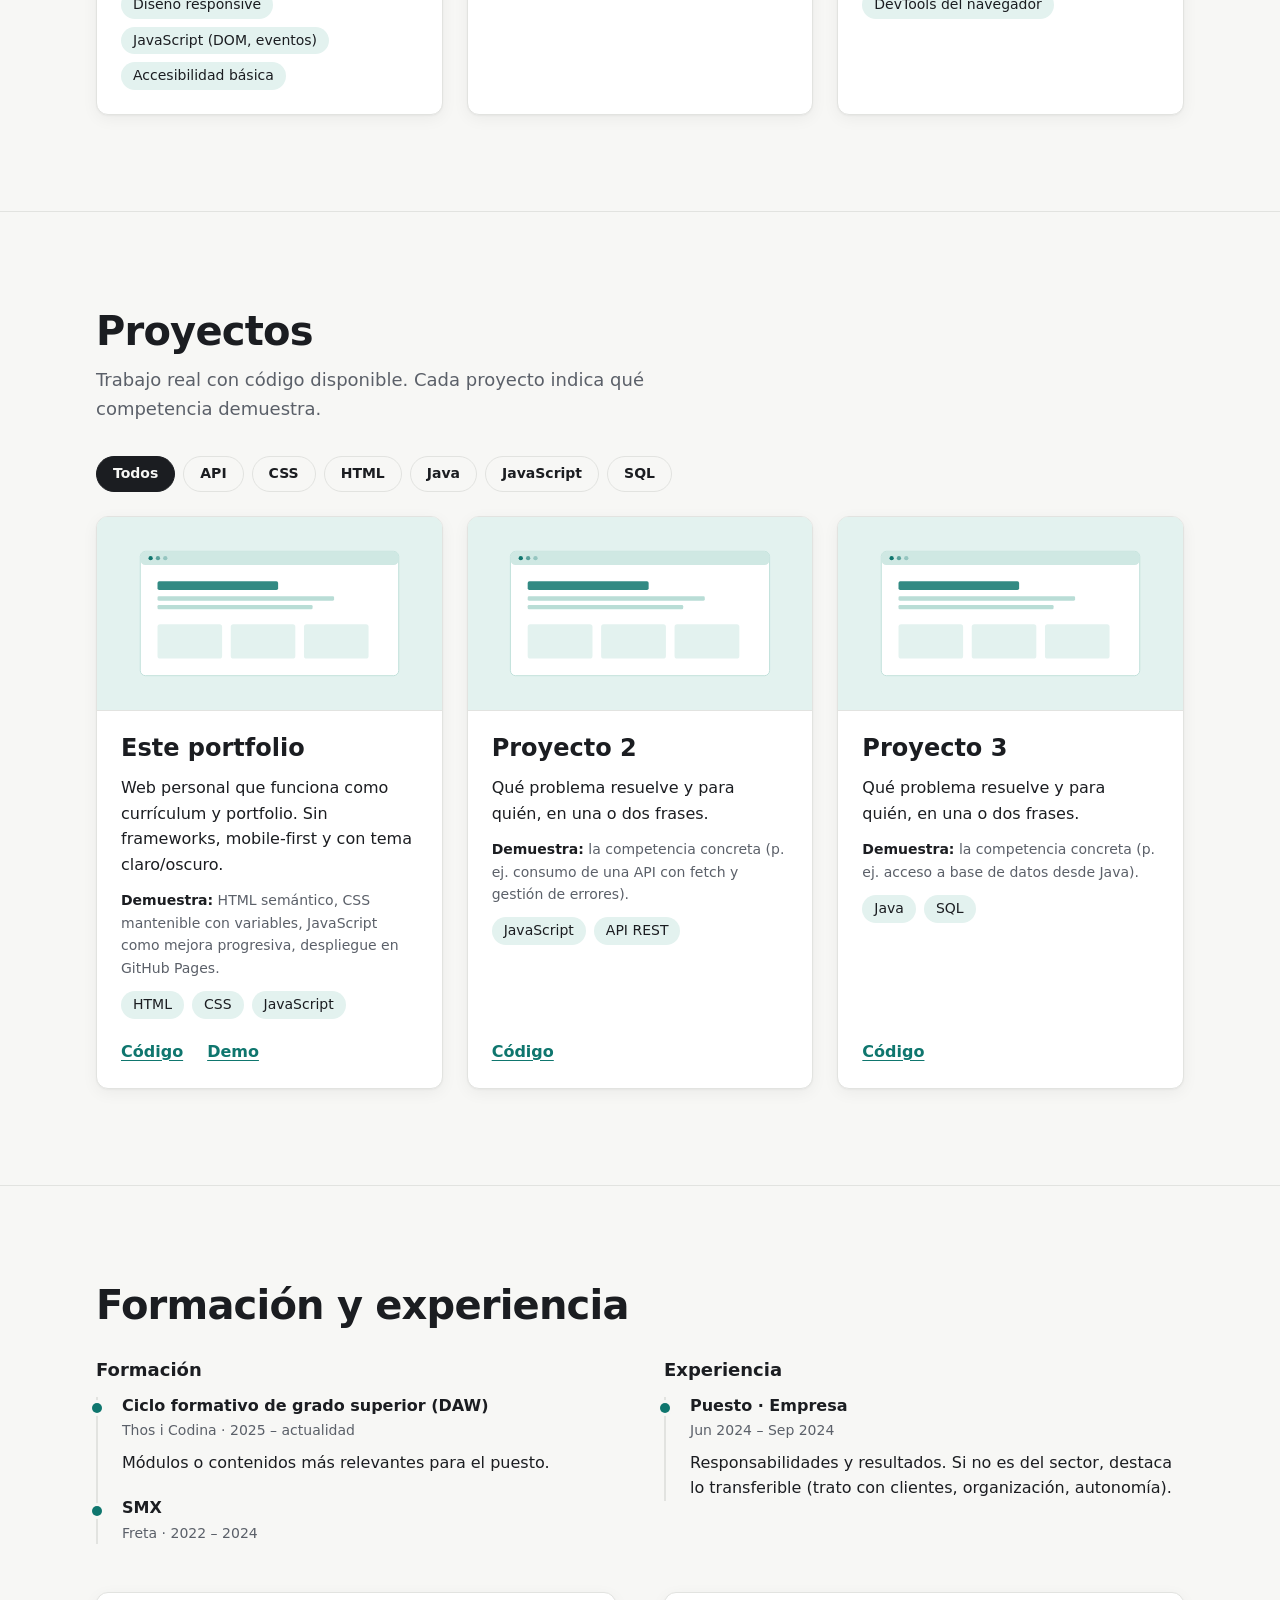
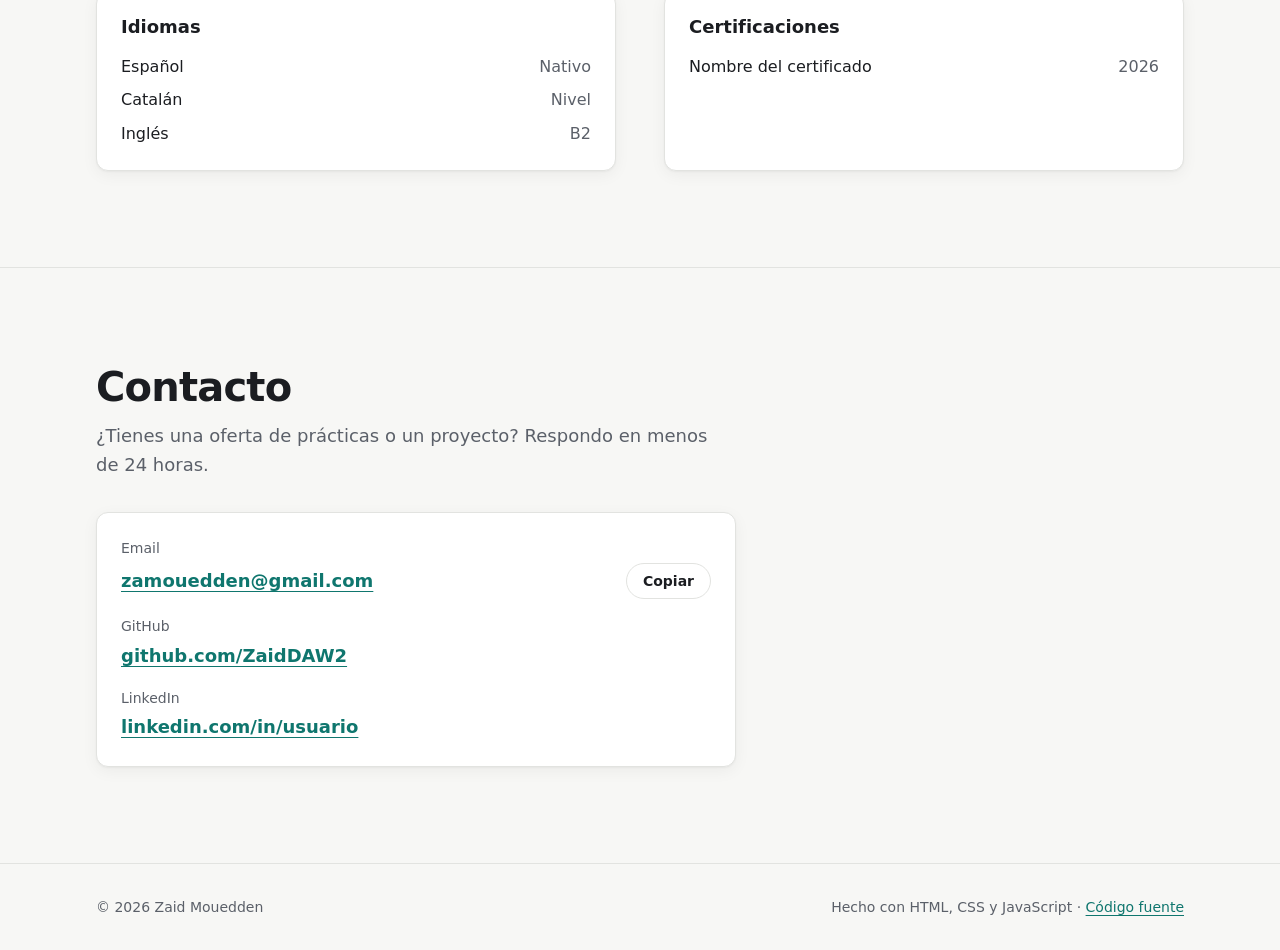
==== commit e81a3eb0: "Primera version del portfolio" ====
--- a/index.html
+++ b/index.html
@@ -5,7 +5,7 @@
   <meta name="viewport" content="width=device-width, initial-scale=1">
 
   <!-- TODO: nombre, rol y descripción reales -->
-  <title>Nombre Apellido · Desarrollador web junior</title>
+  <title>Zaid Mouedden · Desarrollador web junior</title>
   <meta name="description" content="Portfolio y currículum de Nombre Apellido, desarrollador web junior: competencias, proyectos reales y contacto.">
   <meta name="author" content="Nombre Apellido">
 
@@ -84,14 +84,14 @@
       <div class="container hero__inner">
         <div class="hero__text">
           <p class="hero__eyebrow">Hola, soy</p>
-          <h1 class="hero__title" id="hero-title">Nombre Apellido</h1>
+          <h1 class="hero__title" id="hero-title">Zaid Mouedden</h1>
           <p class="hero__role">Desarrollador web junior · Front-end</p>
           <p class="hero__lead">
             Una frase que diga qué construyes y con qué. Ej.: construyo interfaces web
             accesibles y rápidas con HTML, CSS y JavaScript.
           </p>
           <p class="hero__meta">
-            <span>Ciudad, País</span>
+            <span>Barcelona, España</span>
             <span aria-hidden="true">·</span>
             <span>Disponible para prácticas</span>
           </p>
@@ -128,9 +128,9 @@
 
         <div class="profile">
           <div class="profile__text">
-            <p>Qué sabes hacer hoy, en concreto: tipo de aplicaciones que has construido y con qué tecnologías.</p>
-            <p>Qué te interesa y hacia dónde quieres crecer (front-end, back-end, accesibilidad, datos…).</p>
-            <p>Qué tipo de oportunidad buscas y qué puedes aportar a un equipo desde el primer día.</p>
+            <p>Me estoy formando en desarrollo web. Trabajo con HTML, CSS/SCSS y JavaScript, y he hecho ejercicios y proyectos con Vite, PHP y bases de datos SQL. Uso Git y GitHub para el control de versiones.</p>
+            <p>Quiero crecer como desarrollador web. Me interesa entender cómo funcionan las cosas por dentro, no quedarme en usar herramientas sin saber qué hacen.</p>
+            <p>Busco unas prácticas donde aprender en un equipo real. Aporto curiosidad por entender los fundamentos y honestidad sobre lo que sé y lo que todavía estoy aprendiendo.</p>
           </div>
 
           <dl class="facts card">
@@ -148,7 +148,7 @@
             </div>
             <div class="facts__row">
               <dt>Ubicación</dt>
-              <dd>Ciudad, País</dd>
+              <dd>Barcelona, España</dd>
             </div>
           </dl>
         </div>
@@ -286,16 +286,16 @@
             <h3 class="resume__title">Formación</h3>
             <ol class="timeline">
               <li class="timeline__item">
-                <h4 class="timeline__title">Ciclo formativo de grado superior (nombre del ciclo)</h4>
+                <h4 class="timeline__title">Ciclo formativo de grado superior (DAW)</h4>
                 <p class="timeline__meta">
-                  Centro educativo · <time datetime="2025">2025</time> – actualidad
+                  Thos i Codina · <time datetime="2025">2025</time> – actualidad
                 </p>
                 <p class="timeline__desc">Módulos o contenidos más relevantes para el puesto.</p>
               </li>
               <li class="timeline__item">
-                <h4 class="timeline__title">Formación anterior</h4>
+                <h4 class="timeline__title">SMX</h4>
                 <p class="timeline__meta">
-                  Centro · <time datetime="2023">2023</time> – <time datetime="2025">2025</time>
+                  Freta · <time datetime="2023">2022</time> – <time datetime="2025">2024</time>
                 </p>
               </li>
             </ol>
@@ -339,19 +339,19 @@
       <div class="container contact">
         <header class="section__header">
           <h2 class="section__title" id="contacto-title">Contacto</h2>
-          <p class="section__intro">¿Tienes una oferta de prácticas o un proyecto? Respondo en menos de 48&nbsp;horas.</p>
+          <p class="section__intro">¿Tienes una oferta de prácticas o un proyecto? Respondo en menos de 24&nbsp;horas.</p>
         </header>
 
         <address class="card contact__card">
           <ul class="contact-list">
             <li>
               <span class="contact-list__label">Email</span>
-              <a class="contact-list__value" href="mailto:tu.email@ejemplo.com">tu.email@ejemplo.com</a>
+              <a class="contact-list__value" href="mailto:zamouedden@gmail.com">zamouedden@gmail.com</a>
               <button class="btn btn--ghost btn--sm" type="button" data-copy="tu.email@ejemplo.com" hidden>Copiar</button>
             </li>
             <li>
               <span class="contact-list__label">GitHub</span>
-              <a class="contact-list__value" href="https://github.com/usuario" rel="noopener" target="_blank">github.com/usuario</a>
+              <a class="contact-list__value" href="https://github.com/ZaidDAW2" rel="noopener" target="_blank">github.com/ZaidDAW2</a>
             </li>
             <li>
               <span class="contact-list__label">LinkedIn</span>
@@ -366,7 +366,7 @@
   <!-- ===================== PIE ===================== -->
   <footer class="site-footer">
     <div class="container site-footer__inner">
-      <p>© <span data-year>2026</span> Nombre Apellido</p>
+      <p>© <span data-year>2026</span> Zaid Mouedden</p>
       <p>Hecho con HTML, CSS y JavaScript · <a href="https://github.com/usuario/portfolio">Código fuente</a></p>
     </div>
   </footer>
